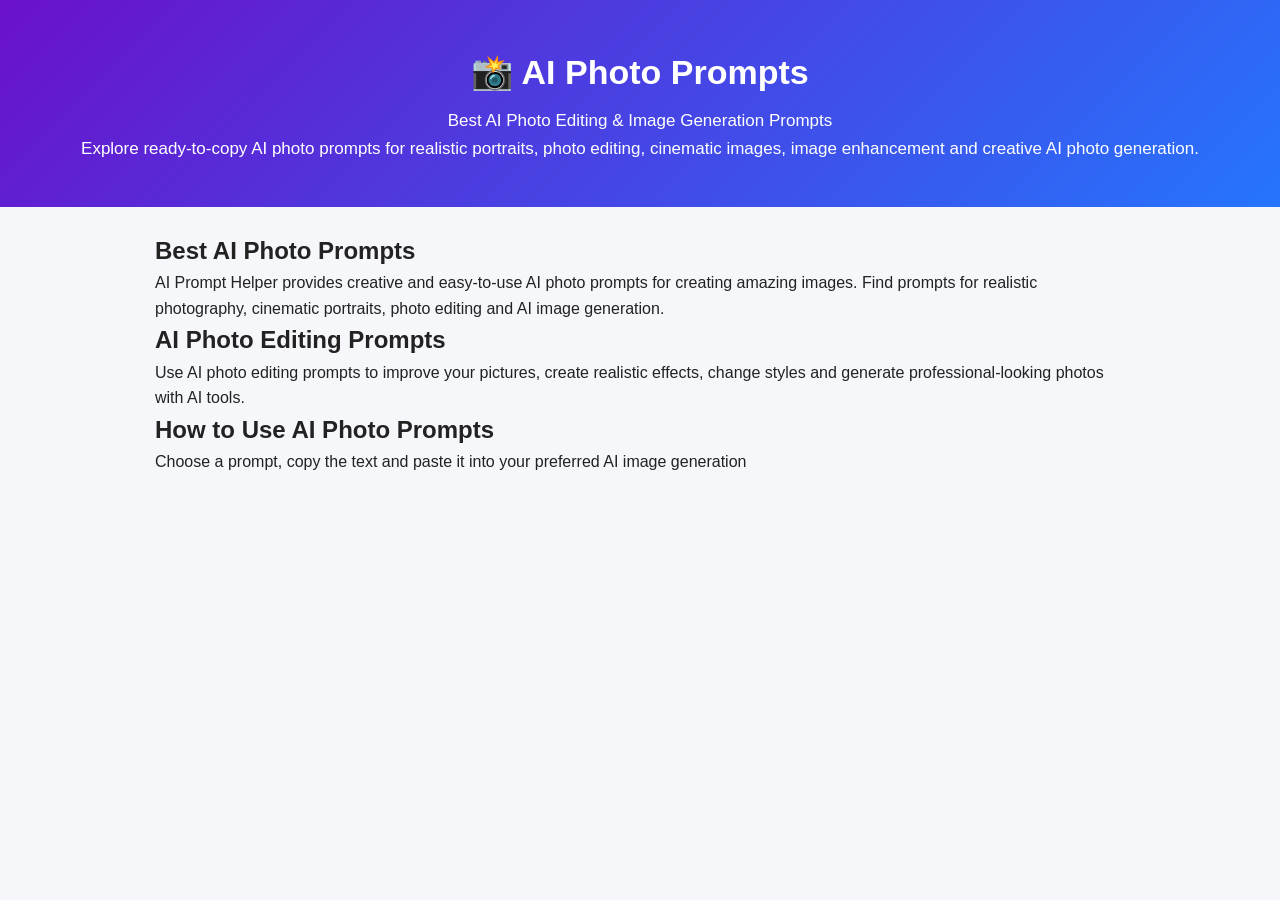
==== photo-prompts.html @ 91605491 "Create photo-prompts.html for AI photo prompts This HTML file provides a structured layout for AI ph" ====
<!DOCTYPE html>
<html lang="en">
<head>
  <meta charset="UTF-8">
  <meta name="viewport" content="width=device-width, initial-scale=1.0">

  <title>AI Photo Prompts – Best AI Photo Editing Prompts</title>

  <link rel="icon" type="image/png" href="favicon.png">

  <meta name="description" content="Discover the best AI photo prompts for photo editing, realistic portraits, cinematic photos, image enhancement and creative AI image generation. Copy and use prompts easily.">

  <meta name="robots" content="index, follow">

  <link rel="canonical" href="https://subi85khan.github.io/AI-Prompt-Helper/photo-prompts.html">

  <link rel="stylesheet" href="style.css">
</head>

<body>

<header>
  <h1>📸 AI Photo Prompts</h1>

  <p>Best AI Photo Editing & Image Generation Prompts</p>

  <p>
    Explore ready-to-copy AI photo prompts for realistic portraits,
    photo editing, cinematic images, image enhancement and creative
    AI photo generation.
  </p>
</header>

<main>

  <section class="seo-content">

    <h2>Best AI Photo Prompts</h2>

    <p>
      AI Prompt Helper provides creative and easy-to-use AI photo prompts
      for creating amazing images. Find prompts for realistic photography,
      cinematic portraits, photo editing and AI image generation.
    </p>

    <h2>AI Photo Editing Prompts</h2>

    <p>
      Use AI photo editing prompts to improve your pictures, create
      realistic effects, change styles and generate professional-looking
      photos with AI tools.
    </p>

    <h2>How to Use AI Photo Prompts</h2>

    <p>
      Choose a prompt, copy the text and paste it into your preferred
      AI image generation
---- style.css ----
* {
  box-sizing: border-box;
  margin: 0;
  padding: 0;
}

body {
  font-family: Arial, sans-serif;
  background: #f5f7fb;
  color: #222;
  line-height: 1.6;
}

header {
  background: linear-gradient(135deg, #6a11cb, #2575fc);
  color: white;
  text-align: center;
  padding: 45px 20px;
}

header h1 {
  font-size: 34px;
  margin-bottom: 8px;
}

header p {
  font-size: 17px;
}

main {
  max-width: 1000px;
  margin: auto;
  padding: 25px 15px;
}

.search-box {
  margin-bottom: 20px;
}

.search-box input {
  width: 100%;
  padding: 15px 18px;
  border: 1px solid #ddd;
  border-radius: 12px;
  font-size: 16px;
  outline: none;
}

.search-box input:focus {
  border-color: #6a11cb;
}

.categories {
  display: flex;
  flex-wrap: wrap;
  gap: 10px;
  margin-bottom: 25px;
  justify-content: center;
}

.categories button {
  border: none;
  background: white;
  padding: 10px 16px;
  border-radius: 20px;
  cursor: pointer;
  font-size: 14px;
  box-shadow: 0 2px 8px rgba(0,0,0,0.08);
}

.categories button:hover {
  background: #6a11cb;
  color: white;
}

#promptContainer {
  display: grid;
  grid-template-columns: repeat(2, 1fr);
  gap: 20px;
}

.prompt-card {
  background: white;
  padding: 22px;
  border-radius: 16px;
  box-shadow: 0 4px 15px rgba(0,0,0,0.08);
}

.prompt-card span {
  display: inline-block;
  background: #f0eaff;
  color: #6a11cb;
  padding: 5px 10px;
  border-radius: 15px;
  font-size: 13px;
  margin-bottom: 10px;
}

.prompt-card h2 {
  font-size: 21px;
  margin-bottom: 10px;
}

.prompt {
  color: #555;
  font-size: 15px;
  margin-bottom: 16px;
}

.prompt-card button {
  border: none;
  background: #6a11cb;
  color: white;
  padding: 11px 18px;
  border-radius: 9px;
  cursor: pointer;
  font-size: 14px;
}

.prompt-card button:hover {
  background: #4d0b9d;
}

footer {
  text-align: center;
  padding: 25px 15px;
  margin-top: 30px;
  background: #222;
  color: white;
  font-size: 14px;
}

@media (max-width: 700px) {
  header h1 {
    font-size: 27px;
  }

  #promptContainer {
    grid-template-columns: 1fr;
  }

  .categories button {
    font-size: 13px;
    padding: 9px 13px;
  }
}
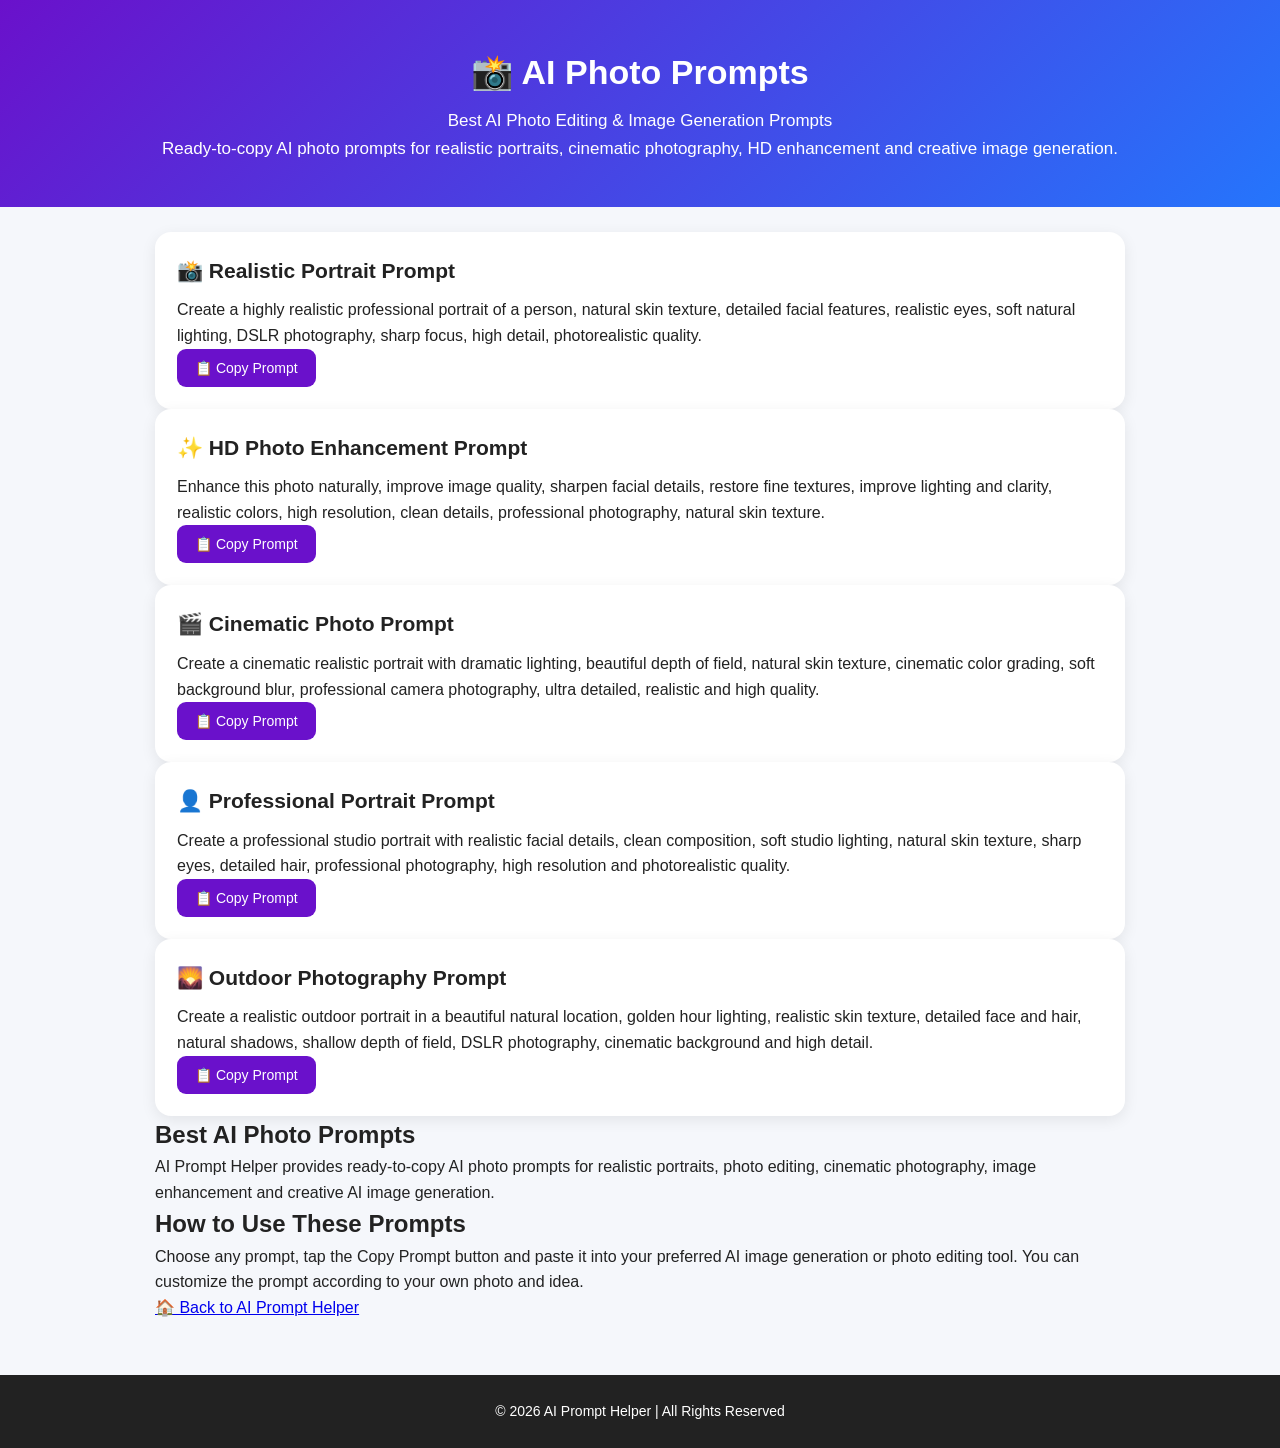
==== commit db77c426: "Revise photo prompts and update meta description Updated meta description and content for better cla" ====
--- a/photo-prompts.html
+++ b/photo-prompts.html
@@ -8,7 +8,7 @@
 
   <link rel="icon" type="image/png" href="favicon.png">
 
-  <meta name="description" content="Discover the best AI photo prompts for photo editing, realistic portraits, cinematic photos, image enhancement and creative AI image generation. Copy and use prompts easily.">
+  <meta name="description" content="Discover the best AI photo prompts for realistic portraits, cinematic photos, photo editing, HD enhancement and creative AI image generation. Copy prompts easily.">
 
   <meta name="robots" content="index, follow">
 
@@ -25,34 +25,156 @@
   <p>Best AI Photo Editing & Image Generation Prompts</p>
 
   <p>
-    Explore ready-to-copy AI photo prompts for realistic portraits,
-    photo editing, cinematic images, image enhancement and creative
-    AI photo generation.
+    Ready-to-copy AI photo prompts for realistic portraits,
+    cinematic photography, HD enhancement and creative image generation.
   </p>
 </header>
 
 <main>
+
+  <section id="photoPrompts">
+
+    <div class="prompt-card">
+      <h2>📸 Realistic Portrait Prompt</h2>
+
+      <p>
+        Create a highly realistic professional portrait of a person,
+        natural skin texture, detailed facial features, realistic eyes,
+        soft natural lighting, DSLR photography, sharp focus,
+        high detail, photorealistic quality.
+      </p>
+
+      <button onclick="copyPrompt(this)">
+        📋 Copy Prompt
+      </button>
+    </div>
+
+
+    <div class="prompt-card">
+      <h2>✨ HD Photo Enhancement Prompt</h2>
+
+      <p>
+        Enhance this photo naturally, improve image quality,
+        sharpen facial details, restore fine textures,
+        improve lighting and clarity, realistic colors,
+        high resolution, clean details, professional photography,
+        natural skin texture.
+      </p>
+
+      <button onclick="copyPrompt(this)">
+        📋 Copy Prompt
+      </button>
+    </div>
+
+
+    <div class="prompt-card">
+      <h2>🎬 Cinematic Photo Prompt</h2>
+
+      <p>
+        Create a cinematic realistic portrait with dramatic lighting,
+        beautiful depth of field, natural skin texture,
+        cinematic color grading, soft background blur,
+        professional camera photography, ultra detailed,
+        realistic and high quality.
+      </p>
+
+      <button onclick="copyPrompt(this)">
+        📋 Copy Prompt
+      </button>
+    </div>
+
+
+    <div class="prompt-card">
+      <h2>👤 Professional Portrait Prompt</h2>
+
+      <p>
+        Create a professional studio portrait with realistic facial
+        details, clean composition, soft studio lighting,
+        natural skin texture, sharp eyes, detailed hair,
+        professional photography, high resolution and photorealistic quality.
+      </p>
+
+      <button onclick="copyPrompt(this)">
+        📋 Copy Prompt
+      </button>
+    </div>
+
+
+    <div class="prompt-card">
+      <h2>🌄 Outdoor Photography Prompt</h2>
+
+      <p>
+        Create a realistic outdoor portrait in a beautiful natural location,
+        golden hour lighting, realistic skin texture,
+        detailed face and hair, natural shadows,
+        shallow depth of field, DSLR photography,
+        cinematic background and high detail.
+      </p>
+
+      <button onclick="copyPrompt(this)">
+        📋 Copy Prompt
+      </button>
+    </div>
+
+  </section>
+
 
   <section class="seo-content">
 
     <h2>Best AI Photo Prompts</h2>
 
     <p>
-      AI Prompt Helper provides creative and easy-to-use AI photo prompts
-      for creating amazing images. Find prompts for realistic photography,
-      cinematic portraits, photo editing and AI image generation.
+      AI Prompt Helper provides ready-to-copy AI photo prompts
+      for realistic portraits, photo editing, cinematic photography,
+      image enhancement and creative AI image generation.
     </p>
 
-    <h2>AI Photo Editing Prompts</h2>
+    <h2>How to Use These Prompts</h2>
 
     <p>
-      Use AI photo editing prompts to improve your pictures, create
-      realistic effects, change styles and generate professional-looking
-      photos with AI tools.
+      Choose any prompt, tap the Copy Prompt button and paste it
+      into your preferred AI image generation or photo editing tool.
+      You can customize the prompt according to your own photo and idea.
     </p>
 
-    <h2>How to Use AI Photo Prompts</h2>
+    <p>
+      <a href="index.html">🏠 Back to AI Prompt Helper</a>
+    </p>
 
-    <p>
-      Choose a prompt, copy the text and paste it into your preferred
-      AI image generation
+  </section>
+
+</main>
+
+
+<footer>
+  <p>© 2026 AI Prompt Helper | All Rights Reserved</p>
+</footer>
+
+
+<script>
+function copyPrompt(button) {
+
+  const card = button.parentElement;
+  const text = card.querySelector("p").innerText;
+
+  navigator.clipboard.writeText(text).then(function() {
+
+    const oldText = button.innerText;
+
+    button.innerText = "✅ Copied!";
+
+    setTimeout(function() {
+      button.innerText = oldText;
+    }, 1500);
+
+  }).catch(function() {
+
+    alert("Please copy the prompt manually.");
+
+  });
+
+}
+</script>
+
+</body>
+</html>
